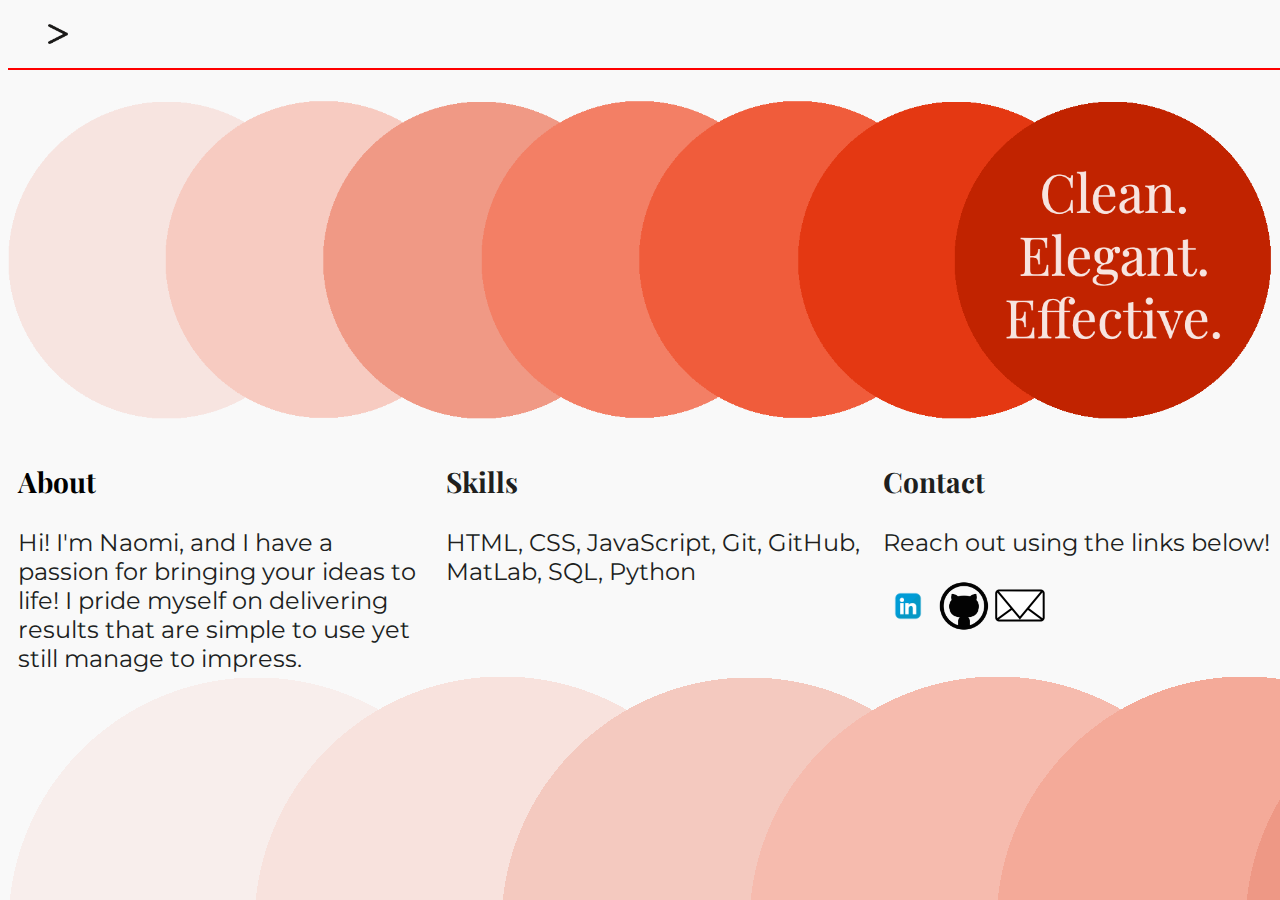
==== index.html @ 417f03c6 "finished hero styling on home page" ====
<!DOCTYPE html>
<head>
    <meta charset="UTF-8">
    <title>My Portfolio</title>
    <link rel="preconnect" href="https://fonts.googleapis.com">
    <link rel="preconnect" href="https://fonts.gstatic.com" crossorigin>
    <link href="https://fonts.googleapis.com/css2?family=Montserrat:wght@200&family=Playfair+Display:wght@600&display=swap" rel="stylesheet">
    <link href="./styles.css" rel="stylesheet">
</head>

<body>
    
    <nav id="navbar"> <!--May just need to replace this with hamburger image, and have hidden list elsewhere-->
        <div class="nav-wrapper">
            <ul>    
                <div id="real-menu">
                    <a href="#about"><li>About</li></a>
                    <a href="#skills"><li>Skills</li></a>
                    <a href="#contact"><li>Contact</li></a>
                    <a href="./project.html"><li>Recent Work</li></a>
                </div>
                <a><li><img src="./images/rightArrow.png" alt="Menu Options" height="20px" width="20px"></li></a>
    
            </ul>
            <div class="logo">
                <h1>naomi t</h1>   
            </div>
             
        </div>   
    </nav>
   

      
    <div class="hero">
        <img src="./images/HeroImg.png">
    </div>
      
   
    <main>
        <div id="about">
            <h3>About</h3>
            <p>Hi! I'm Naomi, and I have a passion for bringing your ideas to life! I pride myself on delivering results that 
                are simple to use yet still manage to impress. 
            </p>
        </div>

        <div id="skills">
            <h3>Skills</h3>
            <p>HTML, CSS, JavaScript, Git, GitHub, MatLab, SQL, Python</p>
        </div>
        <div id="contact">
            <h3>Contact</h3>
            <p>Reach out using the links below!</p>
            <a href="https://www.linkedin.com/"><img src="./images/linkedinlogo.png" alt="LinkedIn Logo"></a>
            <a href="https://github.com/"><img src="./images/githublogo.png" alt="GitHub logo"></a>
            <a href="https://www.google.com/gmail/about/"><img src="./images/mailicon.png" alt="email logo"></a>
        </div>
        <div class="footer">
            <img src="./images/BackgroundHero.png">
        </div>
    </main>

</body>
---- styles.css ----
html {
    font-family: 'Montserrat', sans-serif;
    font-size: 24px;
    color: #201f1e;
    background-color: #F9f9f9;
}


#navbar{
    position: fixed;
    top: 0;
    z-index:10;
    border-bottom: 2px solid red;
    width: 1750px;
    background-color: #f9f9f9;
}

.nav-wrapper {
    margin: auto;
    text-align: center;
    

}

.logo{
/*float: right;*/
}

#navbar ul {
    float: left;
    line-height: 0px;
    list-style-type: none;
}

#navbar li {
    display: inline-block;
}


#real-menu {
    display: none;
}
h1 {
    font-family: 'Playfair Display', serif;
    color: #c12300;
    float: right;
    /*margin-right: 60px;*/
    line-height: 0px;
}

.hero{
    margin-top: 100px;

}

.hero img{
    width: 100%;
}


main {
    display: grid;
    grid-auto-flow: column;
    justify-content: center;
    position: absolute;
}

#contact img {
    height: 50px;
    width: 50px;
}

#about{
    margin: 10px;
}

#about h3 {
    font-family: 'Playfair Display', serif;
    color: black;
}

#skills {
    margin: 10px;
}

#skills h3 {
    font-family: 'Playfair Display', serif;
}

#contact {
    margin: 10px;
}
#contact h3 {
    font-family: 'Playfair Display', serif;
}

.footer {
    position: fixed;

}

.footer img {
    margin-top: 250px;
    margin-left: 0px;
    opacity: 50%;
}
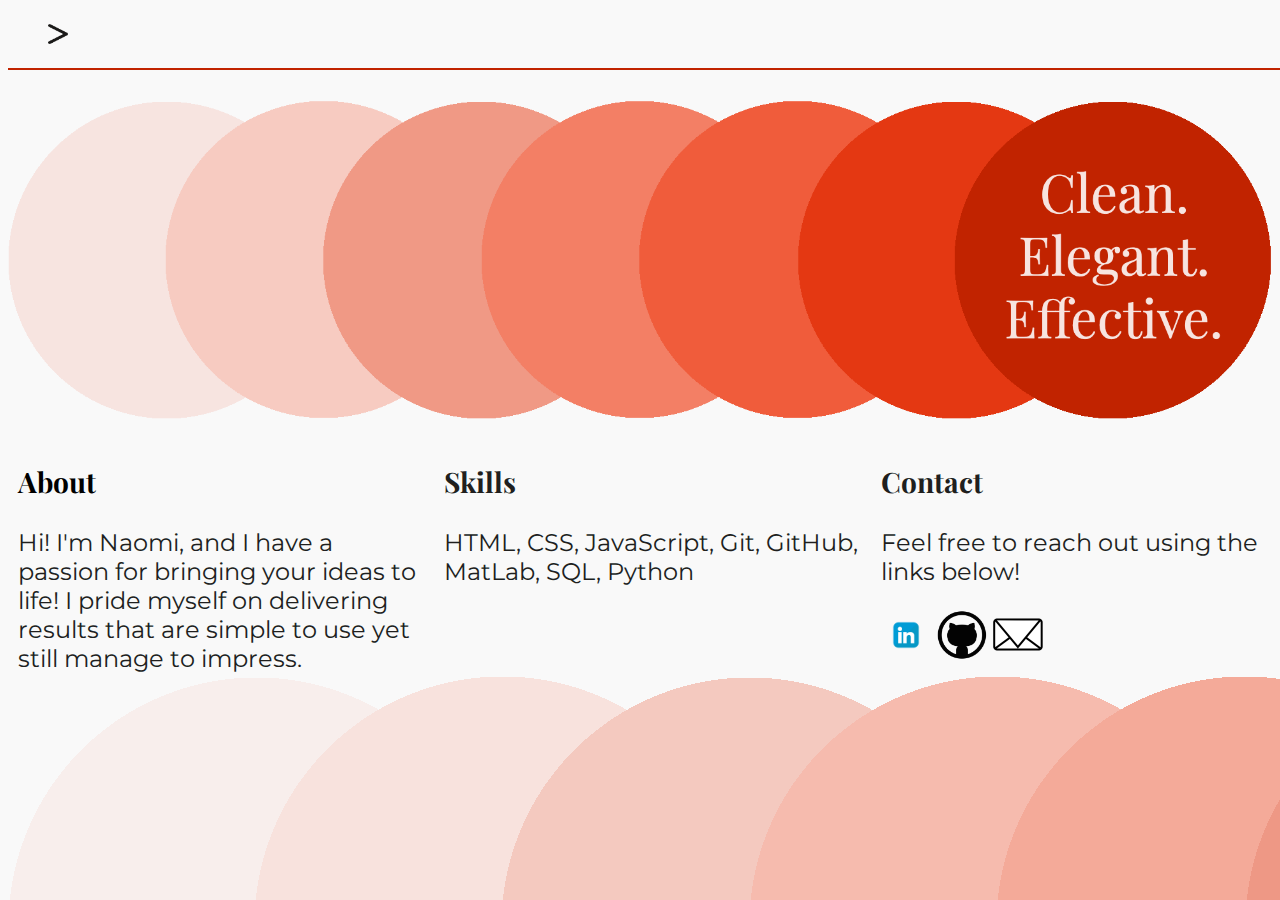
==== commit d4ccbc1a: "Merge pull request #2 from ntsukada2/style-css" ====
--- a/index.html
+++ b/index.html
@@ -50,7 +50,7 @@
         </div>
         <div id="contact">
             <h3>Contact</h3>
-            <p>Reach out using the links below!</p>
+            <p>Feel free to reach out using the links below!</p>
             <a href="https://www.linkedin.com/"><img src="./images/linkedinlogo.png" alt="LinkedIn Logo"></a>
             <a href="https://github.com/"><img src="./images/githublogo.png" alt="GitHub logo"></a>
             <a href="https://www.google.com/gmail/about/"><img src="./images/mailicon.png" alt="email logo"></a>
--- a/styles.css
+++ b/styles.css
@@ -10,7 +10,7 @@
     position: fixed;
     top: 0;
     z-index:10;
-    border-bottom: 2px solid red;
+    border-bottom: 2px solid #c12300;
     width: 1750px;
     background-color: #f9f9f9;
 }
@@ -23,7 +23,7 @@
 }
 
 .logo{
-/*float: right;*/
+float: right;
 }
 
 #navbar ul {
@@ -105,3 +105,84 @@
     opacity: 50%;
 }
 
+/* ---- project.html styles ----*/
+.title {
+    margin-top: 100px;
+    margin-right: 150px;
+    text-align: right;
+}
+.title h2 {
+    font-family: 'Playfair Display',serif;
+    color: #E43812;
+}
+.club h3{
+    border-bottom: 2px solid #E43812;
+    font-family: 'Playfair Display', serif;
+    color: #E43812;
+
+    grid-column: 1 / 3;
+}
+
+.item {
+    display: grid;
+    align-items: center;
+}
+.club {
+    display: grid;
+    grid-template-columns:  auto;
+    column-gap: 50px;
+    margin-right: 150px;
+}
+
+
+.club img{
+    width: 950px;
+    object-fit:cover;
+}
+
+.tea{
+    display: grid;
+    grid-template-columns: auto auto;
+    column-gap: 50px;
+    margin-right: 100px;
+}
+
+.tea img {
+    width: 950px;
+    object-fit: cover;
+}
+
+.tea h3{
+    border-bottom: 2px solid #F05C3B;
+    font-family: 'Playfair Display', serif;
+    color: #F05C3B;;
+    margin-right: 50px;
+    grid-column: 1 / 3;
+    justify-content: right;
+}
+
+.bakery {
+    display: grid;
+    grid-template-columns: auto auto;
+    column-gap: 50px;
+    margin-right: 100px;
+}
+
+.bakery h3{
+    border-bottom: 2px solid #F05C3B;
+    font-family: 'Playfair Display', serif;
+    color: #F05C3B;;
+    margin-right: 50px;
+    grid-column: 1 / 3;
+    justify-content: right;
+}
+
+.bakery img {
+    width: 950px;
+    object-fit: cover;
+}
+
+.bakery p {
+    display: grid;
+    align-items: center;
+}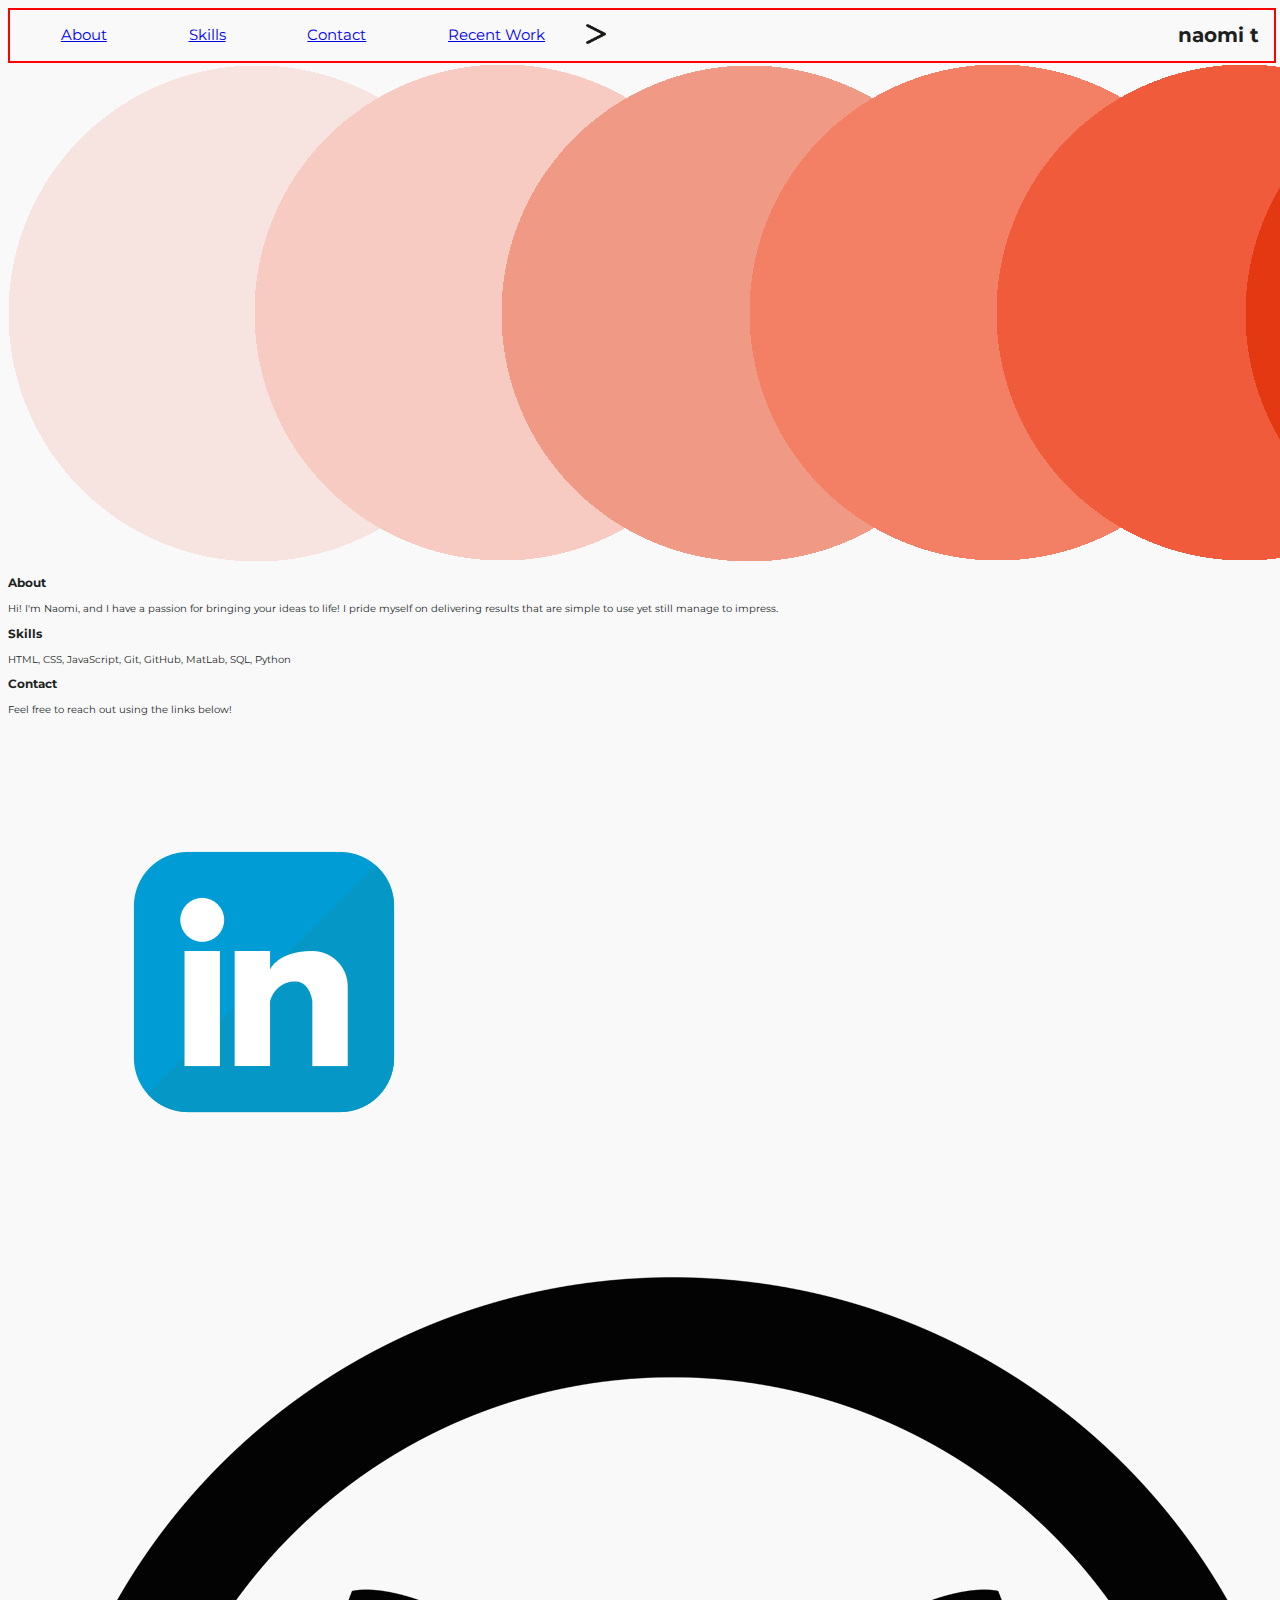
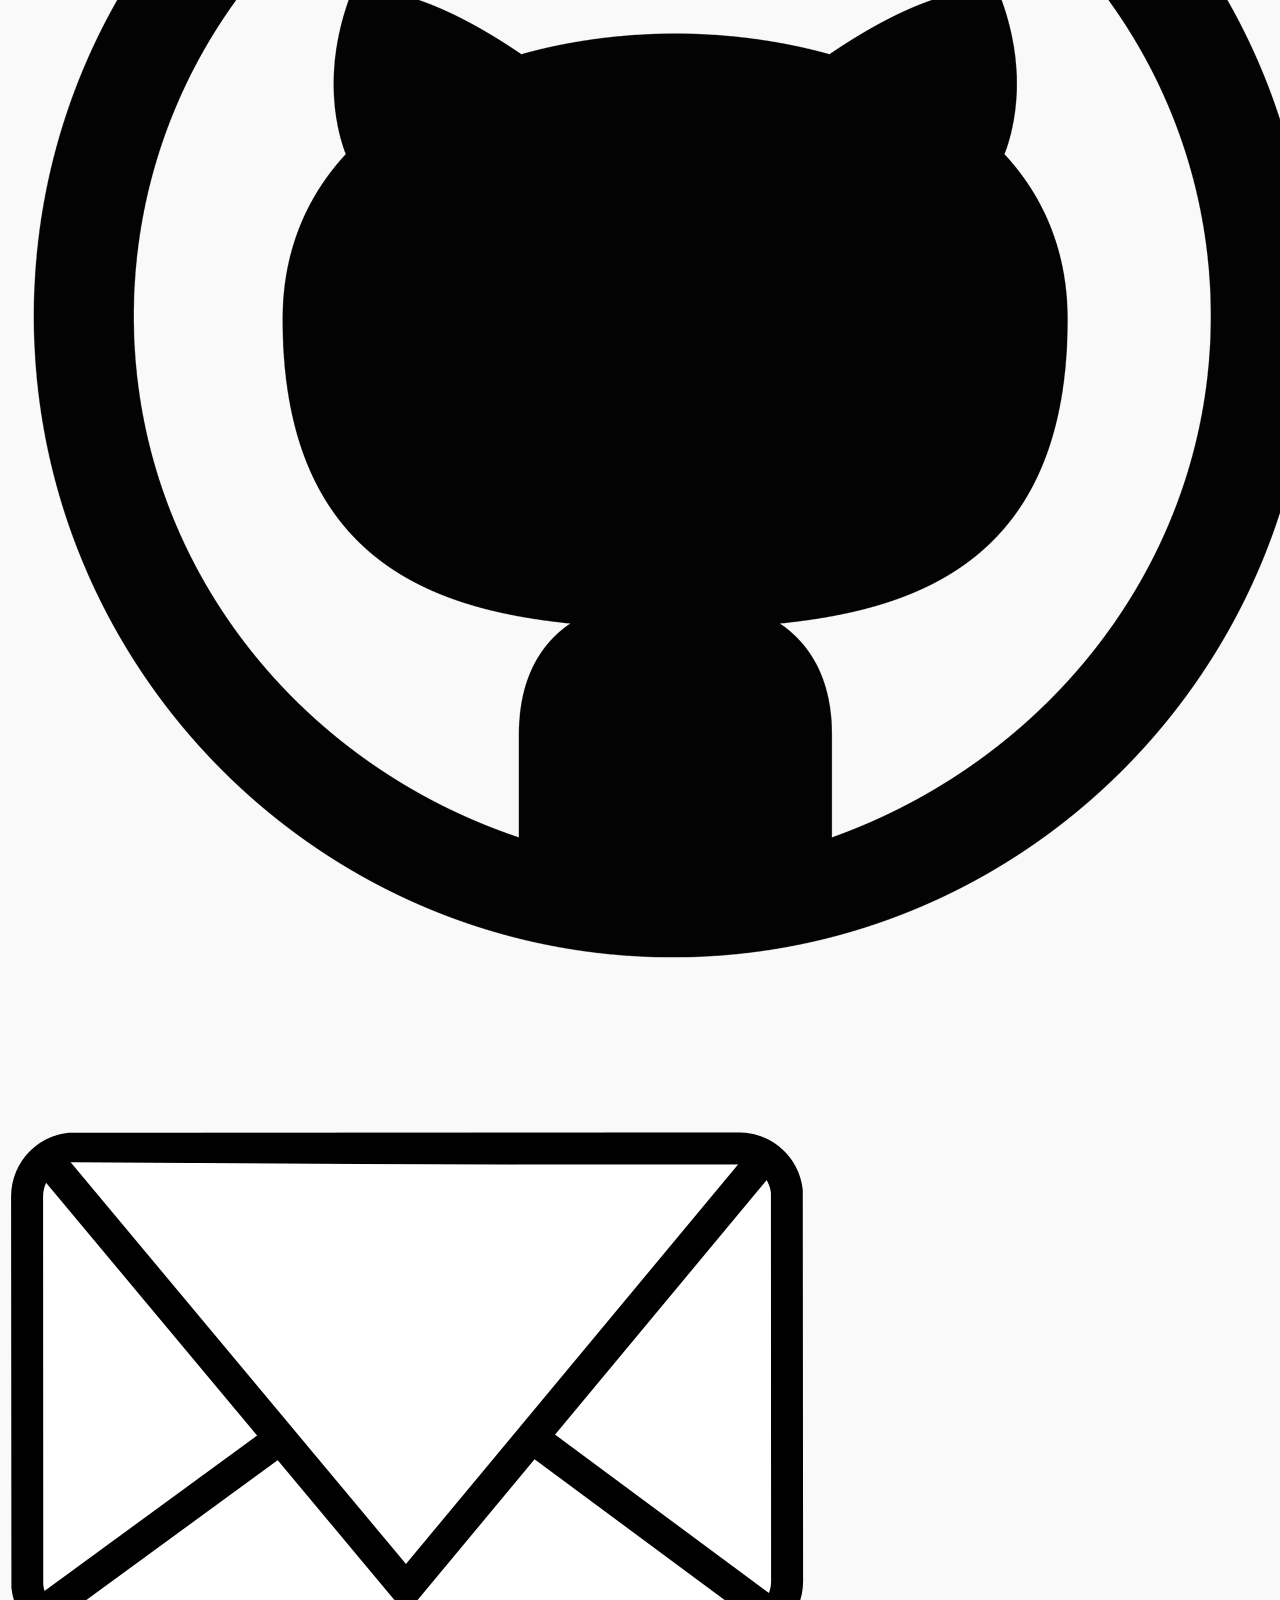
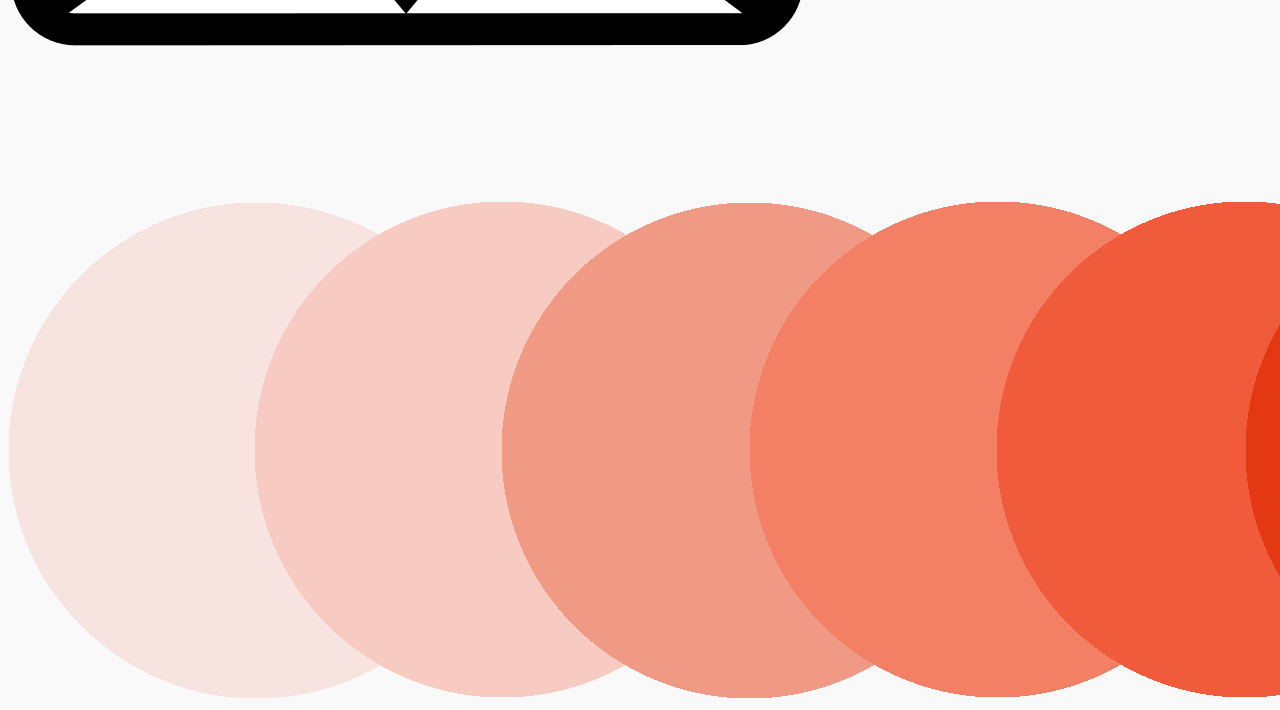
==== commit 43614161: "fixed nav section" ====
--- a/index.html
+++ b/index.html
@@ -5,29 +5,21 @@
     <link rel="preconnect" href="https://fonts.googleapis.com">
     <link rel="preconnect" href="https://fonts.gstatic.com" crossorigin>
     <link href="https://fonts.googleapis.com/css2?family=Montserrat:wght@200&family=Playfair+Display:wght@600&display=swap" rel="stylesheet">
-    <link href="./styles.css" rel="stylesheet">
+    <!--<link href="./styles.css" rel="stylesheet">-->
+    <link href="./style-grid.css" rel="stylesheet">
 </head>
 
 <body>
-    
-    <nav id="navbar"> <!--May just need to replace this with hamburger image, and have hidden list elsewhere-->
-        <div class="nav-wrapper">
-            <ul>    
-                <div id="real-menu">
-                    <a href="#about"><li>About</li></a>
-                    <a href="#skills"><li>Skills</li></a>
-                    <a href="#contact"><li>Contact</li></a>
-                    <a href="./project.html"><li>Recent Work</li></a>
-                </div>
-                <a><li><img src="./images/rightArrow.png" alt="Menu Options" height="20px" width="20px"></li></a>
-    
-            </ul>
-            <div class="logo">
-                <h1>naomi t</h1>   
-            </div>
-             
-        </div>   
-    </nav>
+
+        <nav class="nav-wrapper">  
+            <a href="#about" id="about"><p class="about-nav">About</p></a>
+            <a href="#skills" id="skills"><p class="skills-nav">Skills</p></a>
+            <a href="#contact" id="contact "><p class="contact-nav">Contact</p></a>
+            <a href="./project.html" id="project"><p class="project-nav">Recent Work</p></a>
+            <a><img src="./images/rightArrow.png" id="arrow" alt="Menu Options" height="20px" width="20px"></a>
+            <h1 class="logo">naomi t</h1>   
+        </nav>   
+
    
 
       
@@ -37,25 +29,25 @@
       
    
     <main>
-        <div id="about">
+        <div id="about-main">
             <h3>About</h3>
             <p>Hi! I'm Naomi, and I have a passion for bringing your ideas to life! I pride myself on delivering results that 
                 are simple to use yet still manage to impress. 
             </p>
         </div>
 
-        <div id="skills">
+        <div id="skills-main">
             <h3>Skills</h3>
             <p>HTML, CSS, JavaScript, Git, GitHub, MatLab, SQL, Python</p>
         </div>
-        <div id="contact">
+        <div id="contact-main">
             <h3>Contact</h3>
             <p>Feel free to reach out using the links below!</p>
             <a href="https://www.linkedin.com/"><img src="./images/linkedinlogo.png" alt="LinkedIn Logo"></a>
             <a href="https://github.com/"><img src="./images/githublogo.png" alt="GitHub logo"></a>
             <a href="https://www.google.com/gmail/about/"><img src="./images/mailicon.png" alt="email logo"></a>
         </div>
-        <div class="footer">
+        <div class="footer-main">
             <img src="./images/BackgroundHero.png">
         </div>
     </main>
--- a/styles.css
+++ b/styles.css
@@ -100,7 +100,7 @@
 }
 
 .footer img {
-    margin-top: 250px;
+    margin-top: 350px;
     margin-left: 0px;
     opacity: 50%;
 }
@@ -165,14 +165,14 @@
     display: grid;
     grid-template-columns: auto auto;
     column-gap: 50px;
-    margin-right: 100px;
+    margin-right: 150px;
 }
 
 .bakery h3{
     border-bottom: 2px solid #F05C3B;
     font-family: 'Playfair Display', serif;
     color: #F05C3B;;
-    margin-right: 50px;
+ 
     grid-column: 1 / 3;
     justify-content: right;
 }
@@ -180,9 +180,11 @@
 .bakery img {
     width: 950px;
     object-fit: cover;
+
 }
 
 .bakery p {
     display: grid;
     align-items: center;
-}+}
+
--- a/style-grid.css
+++ b/style-grid.css
@@ -0,0 +1,62 @@
+html {
+    font-family: 'Montserrat', sans-serif;
+    font-size: 10px;
+    color: #201f1e;
+    background-color: #F9f9f9;
+
+}
+/*---------------------------
+---------Nav section---------
+----------------------------*/
+nav p {
+    font-size: 1.5rem;
+}
+
+.nav-wrapper{
+    display: grid;
+    width: 100%;
+    grid-template-areas: "about skills contact recent img  . . . . .  naomi";
+    border: 2px solid red;
+
+
+}
+
+.about-nav{
+    grid-area: about;
+    padding-left: 1rem;
+    text-align: center;
+
+}
+.skills-nav{
+    grid-area: skills;
+    text-align: center;
+
+}
+.contact-nav{
+    grid-area: contact;
+    text-align: center;
+
+}
+.project-nav{
+    grid-area: recent;
+    text-align: center;
+
+}
+
+#arrow{
+    grid-area: img;
+    text-align: center;
+    padding-top: 1.4rem;
+
+}
+
+h1 {
+    grid-area: naomi;
+    text-align: right;
+    padding-right: 1.5rem;
+    font-size: 2.0rem;
+}
+
+/*---------------------------
+---------Hero Image----------
+----------------------------*/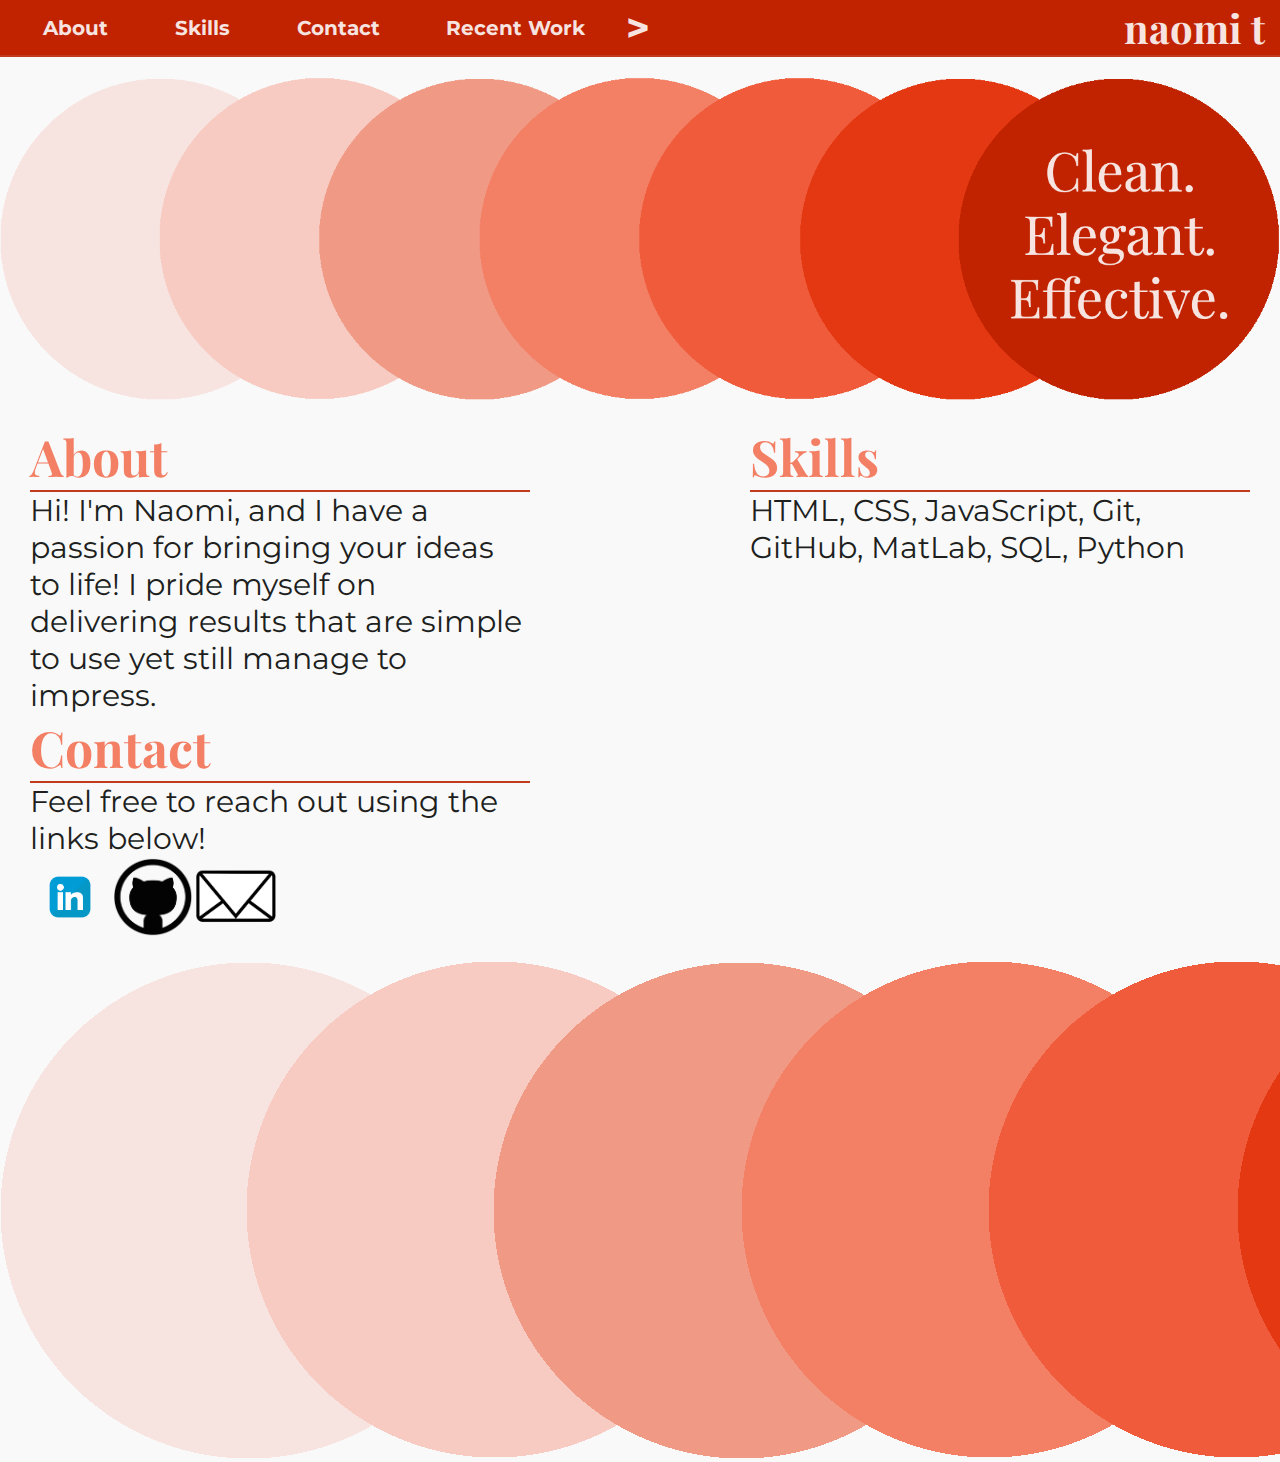
==== commit 4768dab1: "styled main and hero section" ====
--- a/index.html
+++ b/index.html
@@ -16,7 +16,7 @@
             <a href="#skills" id="skills"><p class="skills-nav">Skills</p></a>
             <a href="#contact" id="contact "><p class="contact-nav">Contact</p></a>
             <a href="./project.html" id="project"><p class="project-nav">Recent Work</p></a>
-            <a><img src="./images/rightArrow.png" id="arrow" alt="Menu Options" height="20px" width="20px"></a>
+            <p id="arrow">></p>
             <h1 class="logo">naomi t</h1>   
         </nav>   
 
@@ -43,13 +43,12 @@
         <div id="contact-main">
             <h3>Contact</h3>
             <p>Feel free to reach out using the links below!</p>
-            <a href="https://www.linkedin.com/"><img src="./images/linkedinlogo.png" alt="LinkedIn Logo"></a>
-            <a href="https://github.com/"><img src="./images/githublogo.png" alt="GitHub logo"></a>
-            <a href="https://www.google.com/gmail/about/"><img src="./images/mailicon.png" alt="email logo"></a>
-        </div>
-        <div class="footer-main">
-            <img src="./images/BackgroundHero.png">
+            <a href="https://www.linkedin.com/"><img src="./images/linkedinlogo.png" alt="LinkedIn Logo" ></a>
+            <a href="https://github.com/"><img src="./images/githublogo.png" alt="GitHub logo" ></a>
+            <a href="https://www.google.com/gmail/about/"><img src="./images/mailicon.png" alt="email logo" ></a>
         </div>
     </main>
-
+    <div class="footer-main">
+        <img src="./images/BackgroundHero.png">
+    </div>
 </body>--- a/style-grid.css
+++ b/style-grid.css
@@ -5,20 +5,46 @@
     background-color: #F9f9f9;
 
 }
+* {
+    margin: 0;
+    padding: 0;
+    border: 0;
+    outline: 0;
+    font-size: 100%;
+    vertical-align: baseline;
+    background: transparent;
+}
+
 /*---------------------------
 ---------Nav section---------
 ----------------------------*/
+nav {
+    width: 100%;
+    background-color:#C12300;
+    padding: 2rem 0 2rem 0;
+
+    line-height: 0px;
+    vertical-align: top;
+}
+
 nav p {
-    font-size: 1.5rem;
+    font-size: 2rem;
+    color: #f7e4e0;
+    font-weight: bold;
+}
+
+nav a {
+    text-decoration: none;
+    color: #f7e4e0;
 }
 
 .nav-wrapper{
     display: grid;
     width: 100%;
     grid-template-areas: "about skills contact recent img  . . . . .  naomi";
-    border: 2px solid red;
-
-
+    border-bottom: 0.25rem solid #C13B1D;
+    margin-bottom: 2rem;
+    align-items: center;
 }
 
 .about-nav{
@@ -45,8 +71,8 @@
 
 #arrow{
     grid-area: img;
-    text-align: center;
-    padding-top: 1.4rem;
+    font-size: 4rem;
+    margin: 0.75rem;
 
 }
 
@@ -54,9 +80,45 @@
     grid-area: naomi;
     text-align: right;
     padding-right: 1.5rem;
-    font-size: 2.0rem;
+    font-size: 4rem;
+    font-family: 'Playfair Display', serif;
+    color: #f7e4e0;
 }
 
 /*---------------------------
 ---------Hero Image----------
-----------------------------*/+----------------------------*/
+
+.hero img{
+    width: 100%;
+    height: auto;
+}
+
+/*---------------------------
+---------Main---------
+----------------------------*/
+
+main {
+
+    display: grid;
+    grid-template-columns: repeat(auto-fit, minmax(1rem, 50rem));
+    justify-content: space-between;
+    margin: 0 1rem 0 1rem;
+    padding: 2rem;
+}
+
+main h3 {
+    font-size: 5rem;
+    font-family: "Playfair Display", serif;
+    color: #F37F65;
+    border-bottom: 0.25rem solid #C13B1D;
+}
+
+main p {
+    font-size: 3rem;
+}
+
+#contact-main a img{
+    height: 8rem;
+    width: 8rem;
+}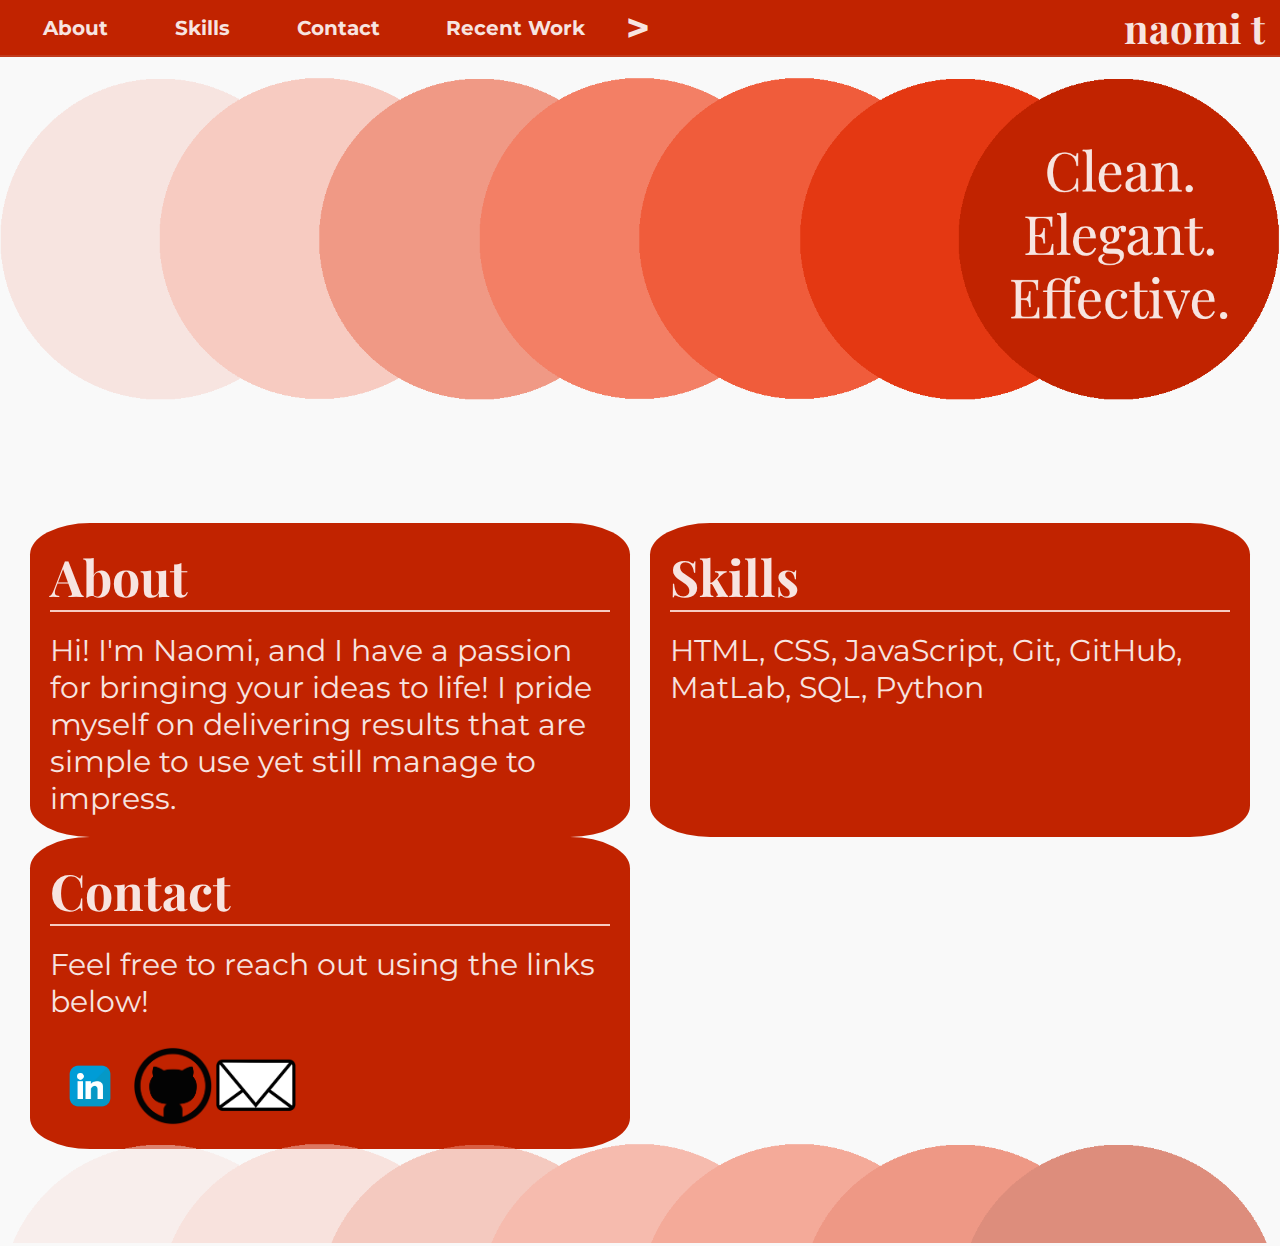
==== commit 20a4b47a: "styled footer section and fixed main section" ====
--- a/index.html
+++ b/index.html
@@ -42,7 +42,7 @@
         </div>
         <div id="contact-main">
             <h3>Contact</h3>
-            <p>Feel free to reach out using the links below!</p>
+            <p>Feel free to reach out using the links below!</p><br><br>
             <a href="https://www.linkedin.com/"><img src="./images/linkedinlogo.png" alt="LinkedIn Logo" ></a>
             <a href="https://github.com/"><img src="./images/githublogo.png" alt="GitHub logo" ></a>
             <a href="https://www.google.com/gmail/about/"><img src="./images/mailicon.png" alt="email logo" ></a>
--- a/style-grid.css
+++ b/style-grid.css
@@ -19,10 +19,9 @@
 ---------Nav section---------
 ----------------------------*/
 nav {
-    width: 100%;
+
     background-color:#C12300;
     padding: 2rem 0 2rem 0;
-
     line-height: 0px;
     vertical-align: top;
 }
@@ -101,24 +100,50 @@
 main {
 
     display: grid;
-    grid-template-columns: repeat(auto-fit, minmax(1rem, 50rem));
+    grid-template-columns: repeat(auto-fit, minmax(30rem, 60rem));
     justify-content: space-between;
-    margin: 0 1rem 0 1rem;
+    margin: 10rem 1rem 0 1rem;
     padding: 2rem;
+    height: 500px;
 }
 
 main h3 {
     font-size: 5rem;
     font-family: "Playfair Display", serif;
-    color: #F37F65;
-    border-bottom: 0.25rem solid #C13B1D;
+    color: #f7e4e0;
+    border-bottom: 0.25rem solid #f7cbc1;
 }
 
 main p {
     font-size: 3rem;
+    color: #f7e4e0;
+    margin-top: 2rem;
 }
 
 #contact-main a img{
     height: 8rem;
     width: 8rem;
+    
+}
+
+#about-main, #skills-main, #contact-main {
+    background-color: #c12300;
+    padding: 2rem;
+    border-radius: 10%;
+
+
+}
+
+
+/*------------------------------
+---------Footer Section---------
+--------------------------------*/
+
+.footer-main img{
+    width: 100%;
+    height: 10rem;
+    object-fit: cover;
+    object-position: 100% 0%;
+    opacity: 50%;
+    margin-top: 10rem;
 }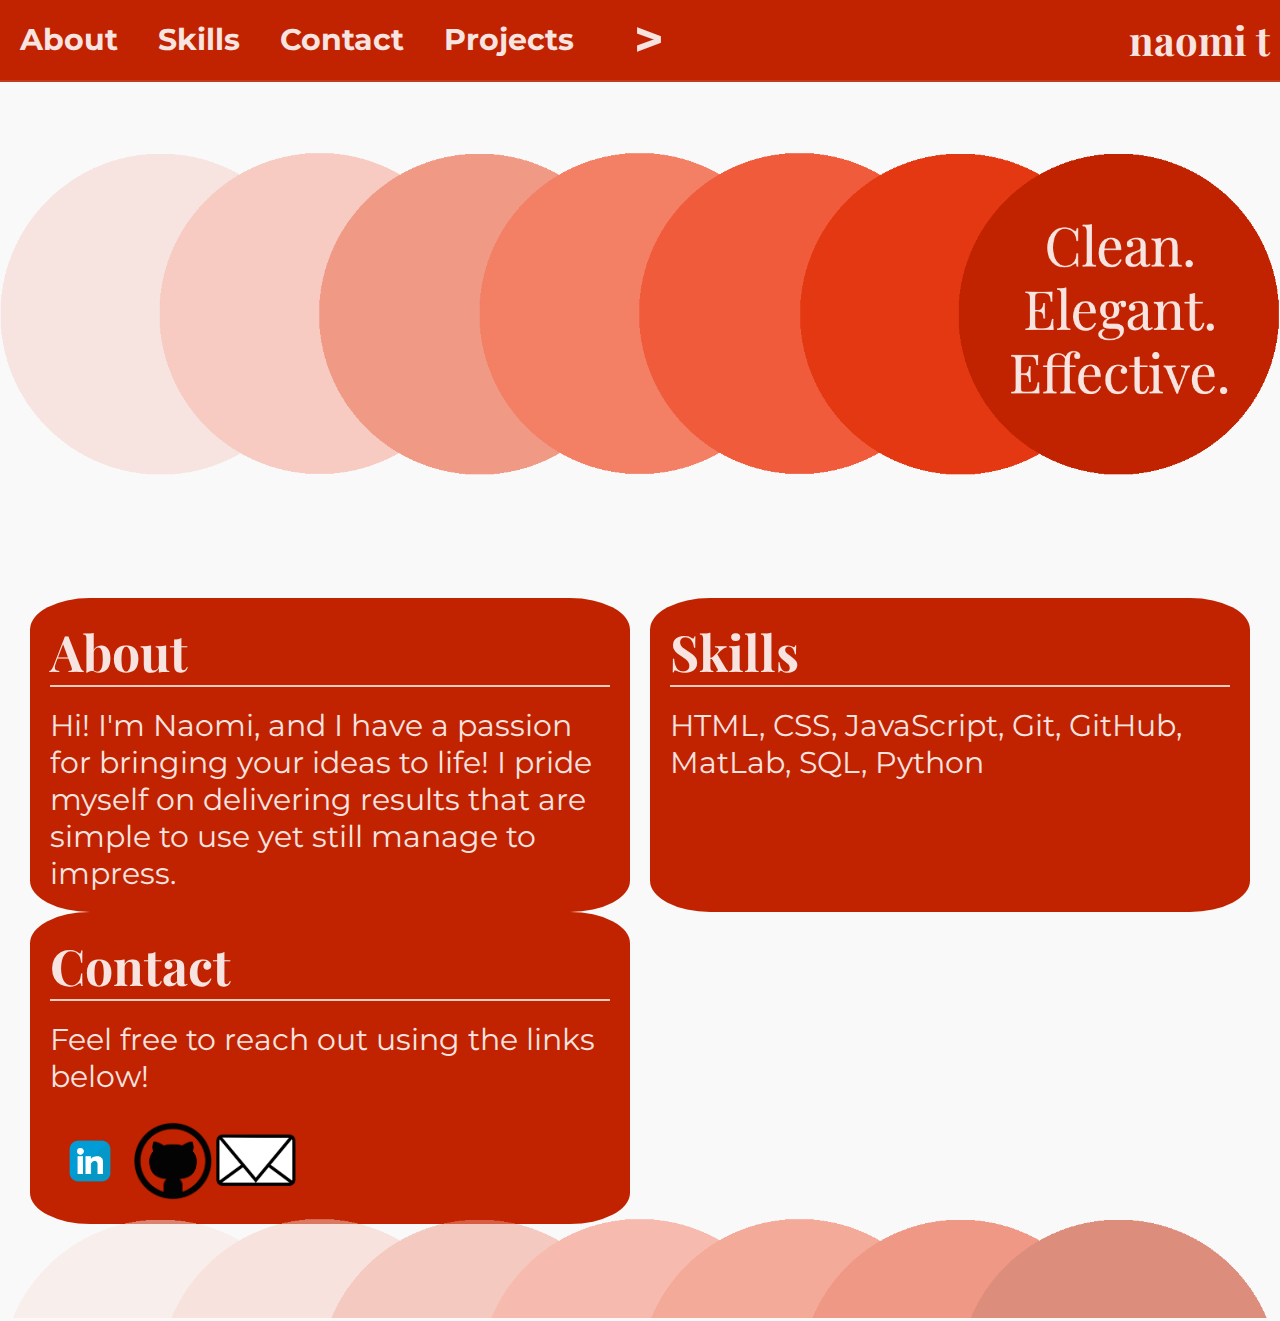
==== commit 2a04f5d3: "changed project cards to flex" ====
--- a/index.html
+++ b/index.html
@@ -15,7 +15,7 @@
             <a href="#about" id="about"><p class="about-nav">About</p></a>
             <a href="#skills" id="skills"><p class="skills-nav">Skills</p></a>
             <a href="#contact" id="contact "><p class="contact-nav">Contact</p></a>
-            <a href="./project.html" id="project"><p class="project-nav">Recent Work</p></a>
+            <a href="./project.html" id="project"><p class="project-nav">Projects</p></a>
             <p id="arrow">></p>
             <h1 class="logo">naomi t</h1>   
         </nav>   
--- a/style-grid.css
+++ b/style-grid.css
@@ -1,3 +1,5 @@
+
+
 html {
     font-family: 'Montserrat', sans-serif;
     font-size: 10px;
@@ -5,6 +7,7 @@
     background-color: #F9f9f9;
 
 }
+
 * {
     margin: 0;
     padding: 0;
@@ -14,6 +17,7 @@
     vertical-align: baseline;
     background: transparent;
 }
+/*------------------------------------index.html-------------------------------------*/
 
 /*---------------------------
 ---------Nav section---------
@@ -21,15 +25,16 @@
 nav {
 
     background-color:#C12300;
-    padding: 2rem 0 2rem 0;
+    padding: 4rem 0 4rem 0;
     line-height: 0px;
     vertical-align: top;
 }
 
 nav p {
-    font-size: 2rem;
+    font-size: 3rem;
     color: #f7e4e0;
     font-weight: bold;
+    
 }
 
 nav a {
@@ -37,48 +42,35 @@
     color: #f7e4e0;
 }
 
+
 .nav-wrapper{
-    display: grid;
+    display: flex;
     width: 100%;
-    grid-template-areas: "about skills contact recent img  . . . . .  naomi";
     border-bottom: 0.25rem solid #C13B1D;
     margin-bottom: 2rem;
     align-items: center;
-}
-
-.about-nav{
-    grid-area: about;
-    padding-left: 1rem;
-    text-align: center;
-
-}
-.skills-nav{
-    grid-area: skills;
-    text-align: center;
-
-}
-.contact-nav{
-    grid-area: contact;
-    text-align: center;
-
-}
-.project-nav{
-    grid-area: recent;
-    text-align: center;
-
-}
+    justify-content: space-around;
+
+}
+
+.about-nav, .skills-nav, .contact-nav, .project-nav, #arrow {
+    flex-grow: 1;
+    margin: 0 2rem 0 2rem;
+}
+
+/*.about-nav, .skills-nav, .contact-nav, .project-nav {
+    display: none;
+}*/
 
 #arrow{
-    grid-area: img;
-    font-size: 4rem;
-    margin: 0.75rem;
-
+    font-size: 5rem;
+    margin-left: 4rem;
 }
 
 h1 {
-    grid-area: naomi;
+    flex-grow: 2;
     text-align: right;
-    padding-right: 1.5rem;
+    margin-right: 1rem;
     font-size: 4rem;
     font-family: 'Playfair Display', serif;
     color: #f7e4e0;
@@ -91,6 +83,7 @@
 .hero img{
     width: 100%;
     height: auto;
+    margin-top: 5rem;
 }
 
 /*---------------------------
@@ -130,7 +123,6 @@
     background-color: #c12300;
     padding: 2rem;
     border-radius: 10%;
-
 
 }
 
@@ -146,4 +138,70 @@
     object-position: 100% 0%;
     opacity: 50%;
     margin-top: 10rem;
+}
+
+/*------------------------------------project.html-------------------------------------*/
+
+.project-title {
+    font-size: 3.5rem;
+    font-family: "Playfair Display",serif;
+
+    text-align: right;
+    margin-right: 1rem;
+    color: #C12300;
+}
+
+.project body {
+    display: grid;
+    grid-template-areas: 
+        "club club"
+        "tea tea"
+        "bakery bakery";
+    
+}
+
+
+
+.club, .tea, .bakery {
+    grid-area: club;
+    margin: 0 2rem 2rem 2rem;
+    display: flex;
+    flex-direction: column;
+
+}
+
+.club-content, .tea-content, .bakery-content {
+    display: flex;
+    margin-top: 2rem;
+
+}
+
+
+.tea {
+    grid-area: tea;
+    display: flex;
+}
+
+.bakery {
+    grid-area: bakery;
+
+    display: flex;
+}
+
+.club p, .tea p, .bakery p {
+    font-size: 2.5rem;
+    padding: 0 2rem 0 2rem;
+
+
+}
+
+.club h3, .tea h3, .bakery h3 {
+    font-family: "Playfair Display";
+    font-size: 3rem;
+    border-bottom: 2px solid #e43812;
+    color: #e43812;
+}
+
+.tea h3{
+    text-align: right;
 }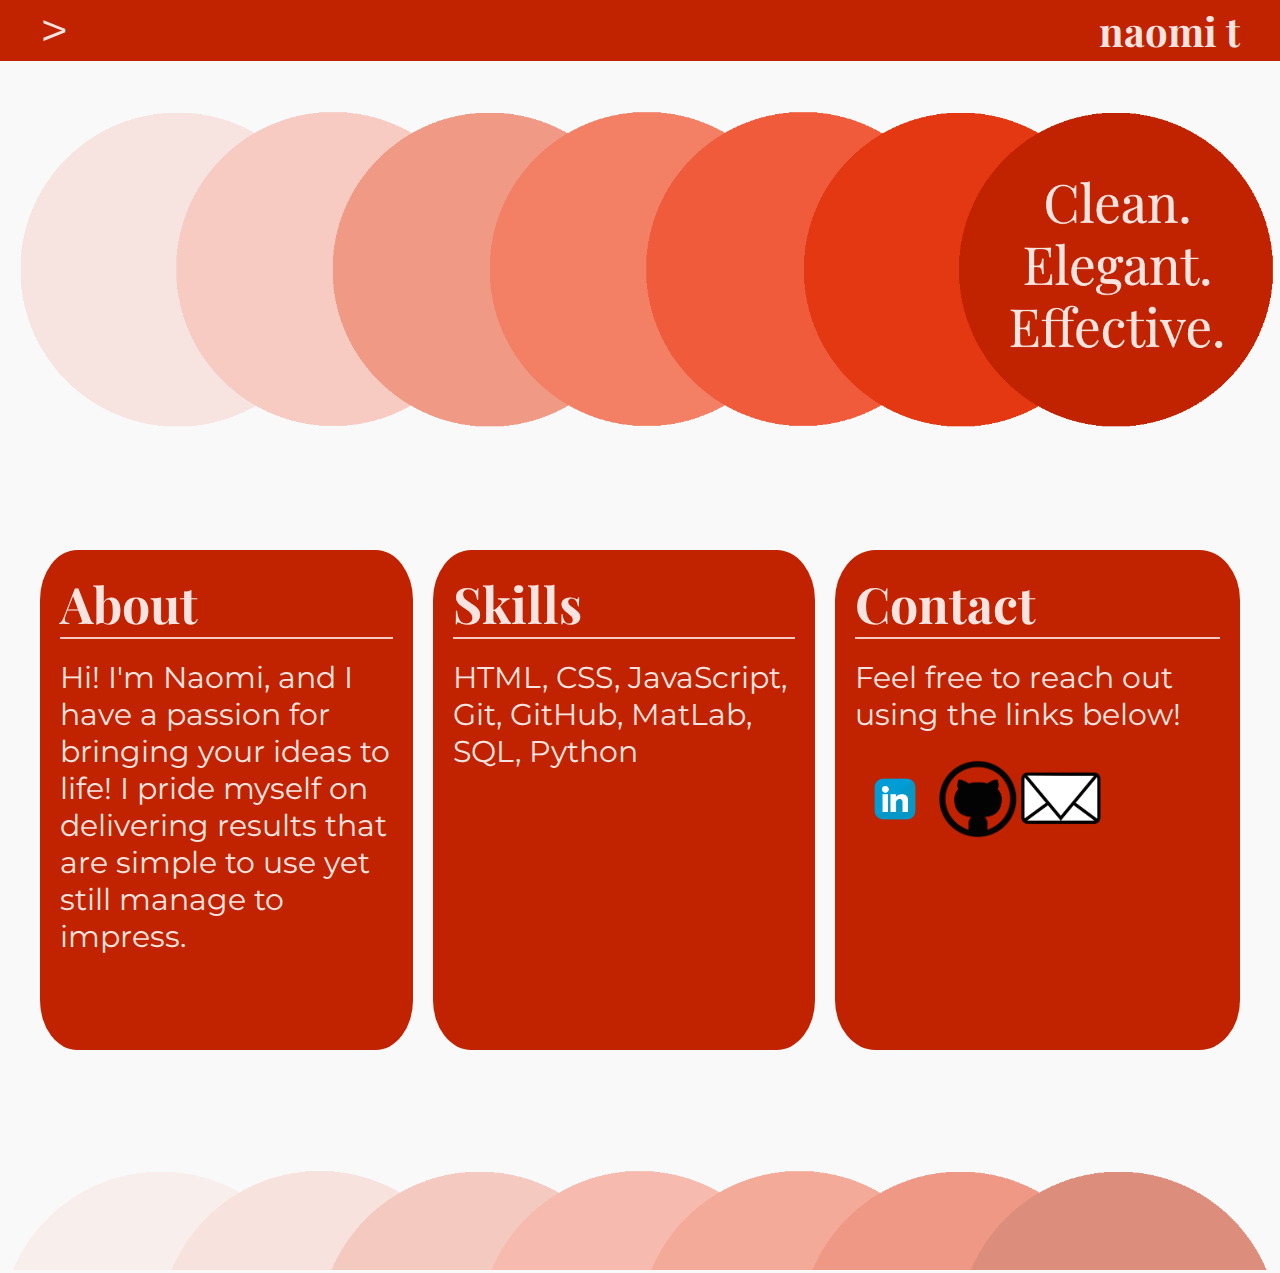
==== commit d0433b4d: "added responsiveness to index.html" ====
--- a/index.html
+++ b/index.html
@@ -14,7 +14,7 @@
         <nav class="nav-wrapper">  
             <a href="#about" id="about"><p class="about-nav">About</p></a>
             <a href="#skills" id="skills"><p class="skills-nav">Skills</p></a>
-            <a href="#contact" id="contact "><p class="contact-nav">Contact</p></a>
+            <a href="#contact" id="contact"><p class="contact-nav">Contact</p></a>
             <a href="./project.html" id="project"><p class="project-nav">Projects</p></a>
             <p id="arrow">></p>
             <h1 class="logo">naomi t</h1>   
--- a/style-grid.css
+++ b/style-grid.css
@@ -14,8 +14,8 @@
     border: 0;
     outline: 0;
     font-size: 100%;
-    vertical-align: baseline;
-    background: transparent;
+    /*vertical-align: baseline;
+    background: transparent;*/
 }
 /*------------------------------------index.html-------------------------------------*/
 
@@ -23,54 +23,64 @@
 ---------Nav section---------
 ----------------------------*/
 nav {
-
+    display: flex;
     background-color:#C12300;
-    padding: 4rem 0 4rem 0;
-    line-height: 0px;
-    vertical-align: top;
-}
-
-nav p {
-    font-size: 3rem;
-    color: #f7e4e0;
-    font-weight: bold;
-    
+    align-items: center;
 }
 
 nav a {
     text-decoration: none;
     color: #f7e4e0;
-}
-
-
-.nav-wrapper{
-    display: flex;
-    width: 100%;
-    border-bottom: 0.25rem solid #C13B1D;
-    margin-bottom: 2rem;
-    align-items: center;
-    justify-content: space-around;
-
-}
+    font-size: 3rem;
+    padding: 2rem;
+}
+
 
 .about-nav, .skills-nav, .contact-nav, .project-nav, #arrow {
     flex-grow: 1;
     margin: 0 2rem 0 2rem;
 }
 
-/*.about-nav, .skills-nav, .contact-nav, .project-nav {
-    display: none;
-}*/
+nav a:hover {
+    color:  #c12300;
+    background-color: #f7e4e0;
+}
+
+@media (max-width: 600px){
+    nav {
+        flex-direction: column;
+    }
+    #about, #skills, #contact, #project{
+        display: inline;
+    }
+
+    #arrow{
+        display: none;
+    }
+
+    .logo {
+        display: none;
+    }
+
+}
+
+@media (min-width: 601px) {
+    #about, #skills, #contact, #project{
+        display: none;
+    }
+}
+
 
 #arrow{
     font-size: 5rem;
+    color: #f7e4e0;
     margin-left: 4rem;
 }
 
 h1 {
     flex-grow: 2;
     text-align: right;
-    margin-right: 1rem;
+    margin-right: 4rem;
     font-size: 4rem;
     font-family: 'Playfair Display', serif;
     color: #f7e4e0;
@@ -81,9 +91,12 @@
 ----------------------------*/
 
 .hero img{
-    width: 100%;
+    width: 98%;
     height: auto;
+    align-items: center;
+    justify-content: center;
     margin-top: 5rem;
+    margin: 5rem 2rem 0 2rem;
 }
 
 /*---------------------------
@@ -93,13 +106,22 @@
 main {
 
     display: grid;
-    grid-template-columns: repeat(auto-fit, minmax(30rem, 60rem));
+    grid-template-columns: auto auto auto;
     justify-content: space-between;
     margin: 10rem 1rem 0 1rem;
     padding: 2rem;
     height: 500px;
 }
 
+@media (max-width: 600px){
+    main {
+        grid-template-columns: auto;
+        margin: 10rem 0 10rem 0;
+        row-gap: 2rem;
+    }
+}
+
+
 main h3 {
     font-size: 5rem;
     font-family: "Playfair Display", serif;
@@ -123,6 +145,7 @@
     background-color: #c12300;
     padding: 2rem;
     border-radius: 10%;
+    margin: 0 1rem 0 1rem;
 
 }
 
@@ -140,6 +163,12 @@
     margin-top: 10rem;
 }
 
+@media (max-width: 600px) {
+    .footer-main img{
+        display: none;
+    }
+}
+
 /*------------------------------------project.html-------------------------------------*/
 
 .project-title {
